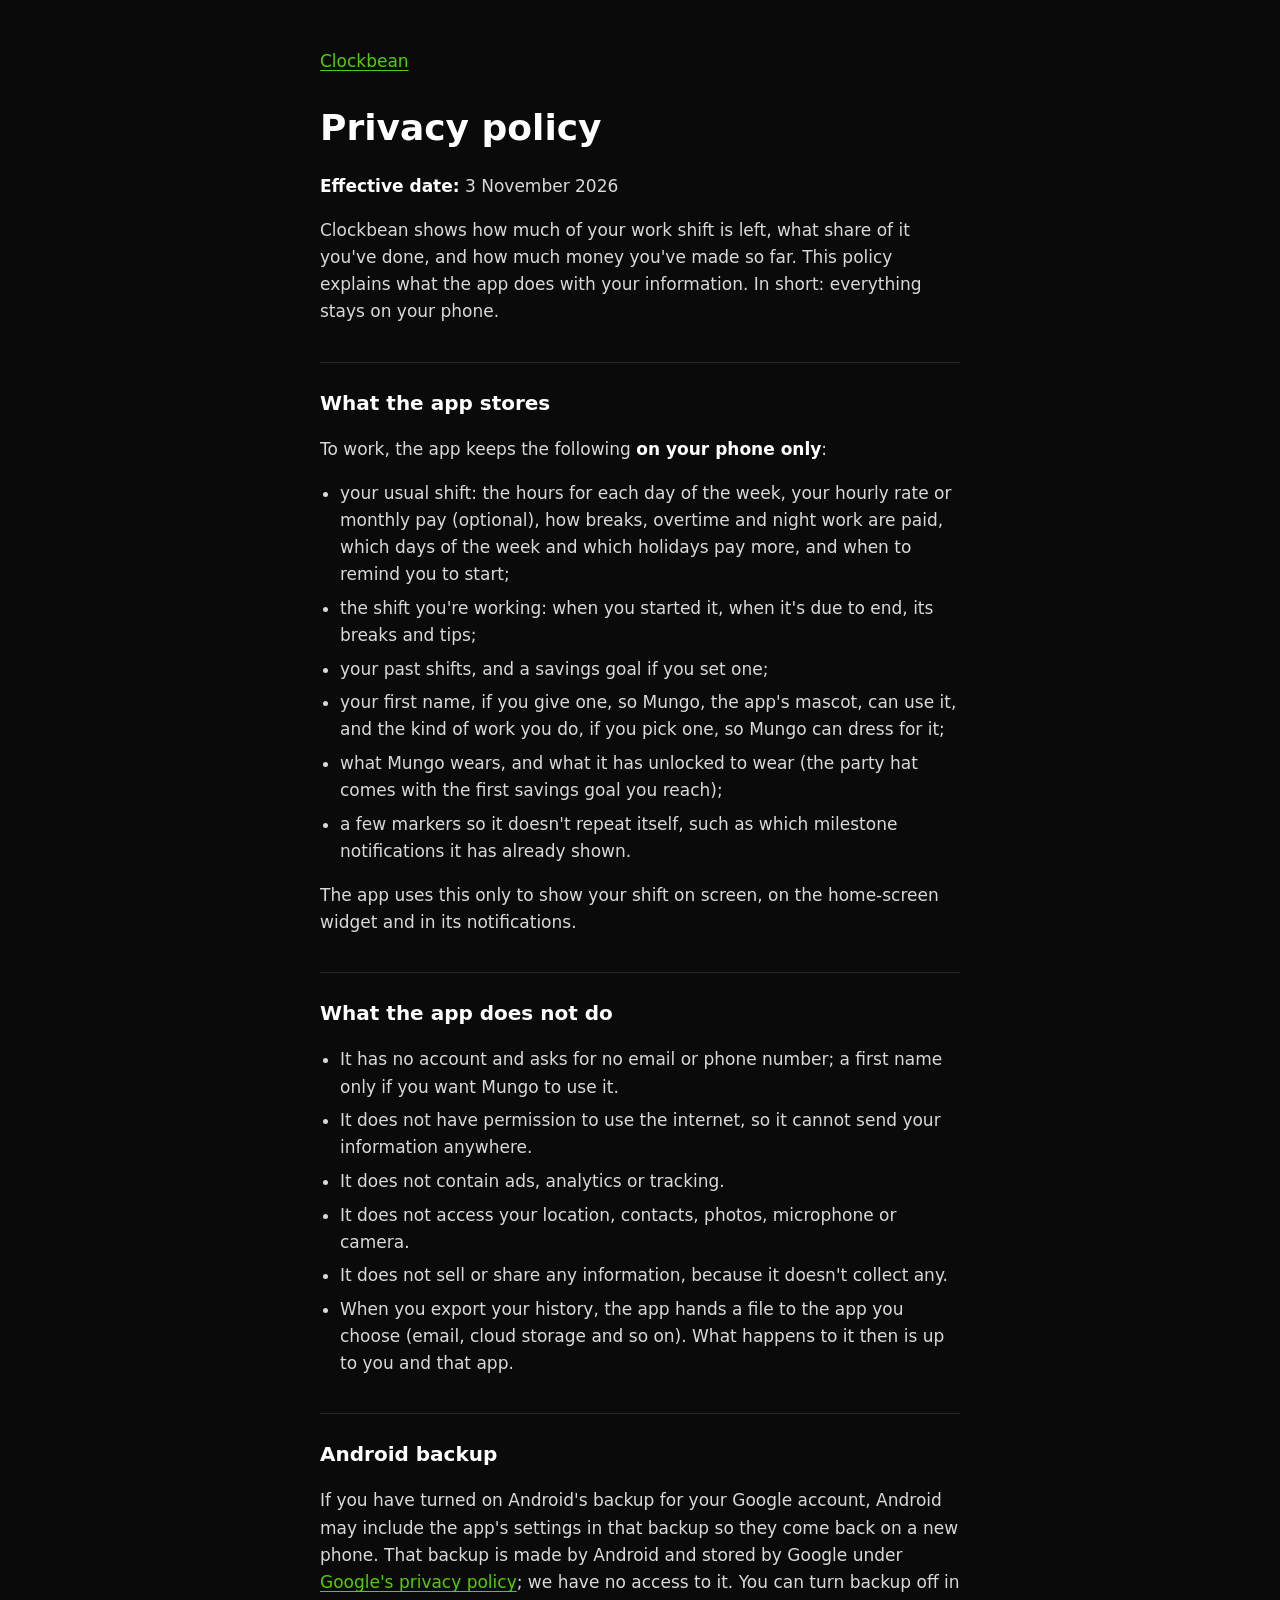
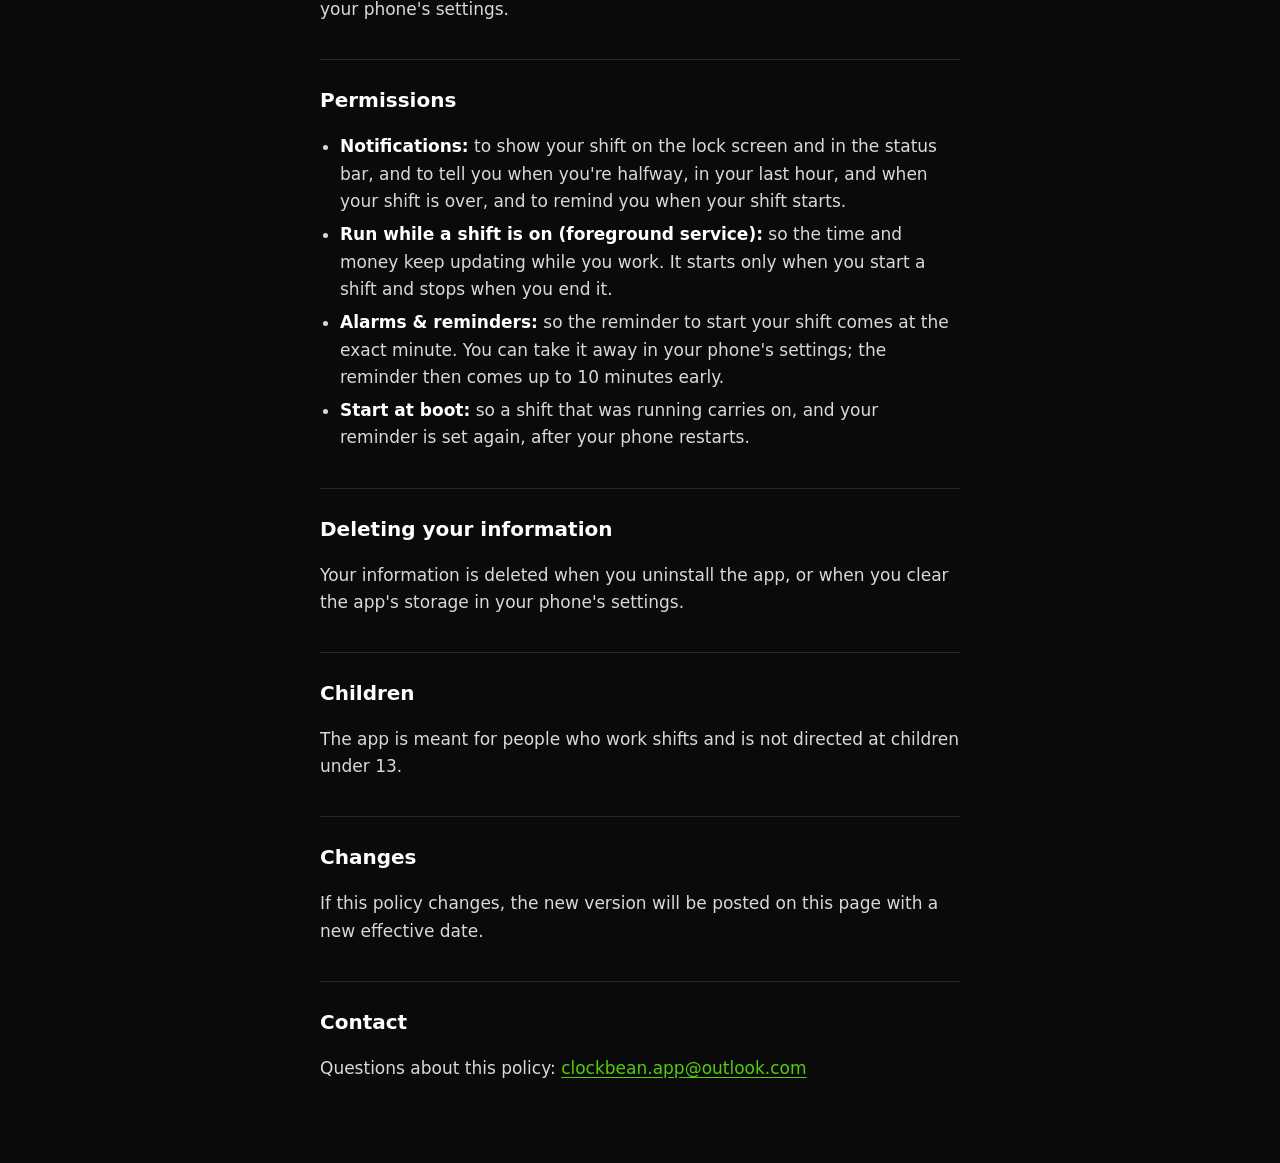
==== privacy/index.html @ 272e815d "Clockbean public pages: home and privacy policy Co-Authored-By: Claude Opus 5.5 <noreply@anthropic.c" ====
<!DOCTYPE html>
<html lang="en">
<head>
<meta charset="utf-8">
<meta name="viewport" content="width=device-width, initial-scale=1">
<title>Clockbean privacy policy</title>
<link rel="stylesheet" href="../style.css">
</head>
<body>
<main>
<p class="back"><a href="../">Clockbean</a></p>
<h1>Privacy policy</h1>
<p><strong>Effective date:</strong> 3 November 2026</p>
<p>Clockbean shows how much of your work shift is left, what share of it you've done, and how much money you've made so far. This policy explains what the app does with your information. In short: everything stays on your phone.</p>
<h2>What the app stores</h2>
<p>To work, the app keeps the following <strong>on your phone only</strong>:</p>
<ul>
  <li>your usual shift: the hours for each day of the week, your hourly rate or monthly pay (optional), how breaks, overtime and night work are paid, which days of the week and which holidays pay more, and when to remind you to start;</li>
  <li>the shift you're working: when you started it, when it's due to end, its breaks and tips;</li>
  <li>your past shifts, and a savings goal if you set one;</li>
  <li>your first name, if you give one, so Mungo, the app's mascot, can use it, and the kind of work you do, if you pick one, so Mungo can dress for it;</li>
  <li>what Mungo wears, and what it has unlocked to wear (the party hat comes with the first savings goal you reach);</li>
  <li>a few markers so it doesn't repeat itself, such as which milestone notifications it has already shown.</li>
</ul>
<p>The app uses this only to show your shift on screen, on the home-screen widget and in its notifications.</p>
<h2>What the app does not do</h2>
<ul>
  <li>It has no account and asks for no email or phone number; a first name only if you want Mungo to use it.</li>
  <li>It does not have permission to use the internet, so it cannot send your information anywhere.</li>
  <li>It does not contain ads, analytics or tracking.</li>
  <li>It does not access your location, contacts, photos, microphone or camera.</li>
  <li>It does not sell or share any information, because it doesn't collect any.</li>
  <li>When you export your history, the app hands a file to the app you choose (email, cloud storage and so on). What happens to it then is up to you and that app.</li>
</ul>
<h2>Android backup</h2>
<p>If you have turned on Android's backup for your Google account, Android may include the app's settings in that backup so they come back on a new phone. That backup is made by Android and stored by Google under <a href="https://policies.google.com/privacy">Google's privacy policy</a>; we have no access to it. You can turn backup off in your phone's settings.</p>
<h2>Permissions</h2>
<ul>
  <li><strong>Notifications:</strong> to show your shift on the lock screen and in the status bar, and to tell you when you're halfway, in your last hour, and when your shift is over, and to remind you when your shift starts.</li>
  <li><strong>Run while a shift is on (foreground service):</strong> so the time and money keep updating while you work. It starts only when you start a shift and stops when you end it.</li>
  <li><strong>Alarms &amp; reminders:</strong> so the reminder to start your shift comes at the exact minute. You can take it away in your phone's settings; the reminder then comes up to 10 minutes early.</li>
  <li><strong>Start at boot:</strong> so a shift that was running carries on, and your reminder is set again, after your phone restarts.</li>
</ul>
<h2>Deleting your information</h2>
<p>Your information is deleted when you uninstall the app, or when you clear the app's storage in your phone's settings.</p>
<h2>Children</h2>
<p>The app is meant for people who work shifts and is not directed at children under 13.</p>
<h2>Changes</h2>
<p>If this policy changes, the new version will be posted on this page with a new effective date.</p>
<h2>Contact</h2>
<p>Questions about this policy: <a href="mailto:clockbean.app@outlook.com">clockbean.app@outlook.com</a></p>
</main>
</body>
</html>
---- style.css ----
:root { color-scheme: dark; --bg: #0A0A0A; --text: #FFFFFF; --muted: #8C8C8C; --line: #262626; --green: #54CC0C; }
* { box-sizing: border-box; }
body { margin: 0; background: var(--bg); color: var(--text);
  font: 17px/1.6 system-ui, -apple-system, "Segoe UI", Roboto, sans-serif; }
main { max-width: 42rem; margin: 0 auto; padding: 3rem 1rem 4rem; }
h1 { font-size: 2.25rem; line-height: 1.15; margin: 0 0 1.5rem; }
h2 { font-size: 1.25rem; margin: 2.25rem 0 .5rem; padding-top: 1.5rem; border-top: 1px solid var(--line); }
p, li { color: #D9D9D9; }
ul { padding-left: 1.25rem; }
li { margin: .4rem 0; }
strong { color: var(--text); }
a { color: var(--green); text-underline-offset: .2em; }
a:focus-visible { outline: 2px solid var(--green); outline-offset: 3px; border-radius: 2px; }
.back { margin: 0 0 2rem; }
.lead { font-size: 1.2rem; color: var(--text); }
.muted { color: var(--muted); }
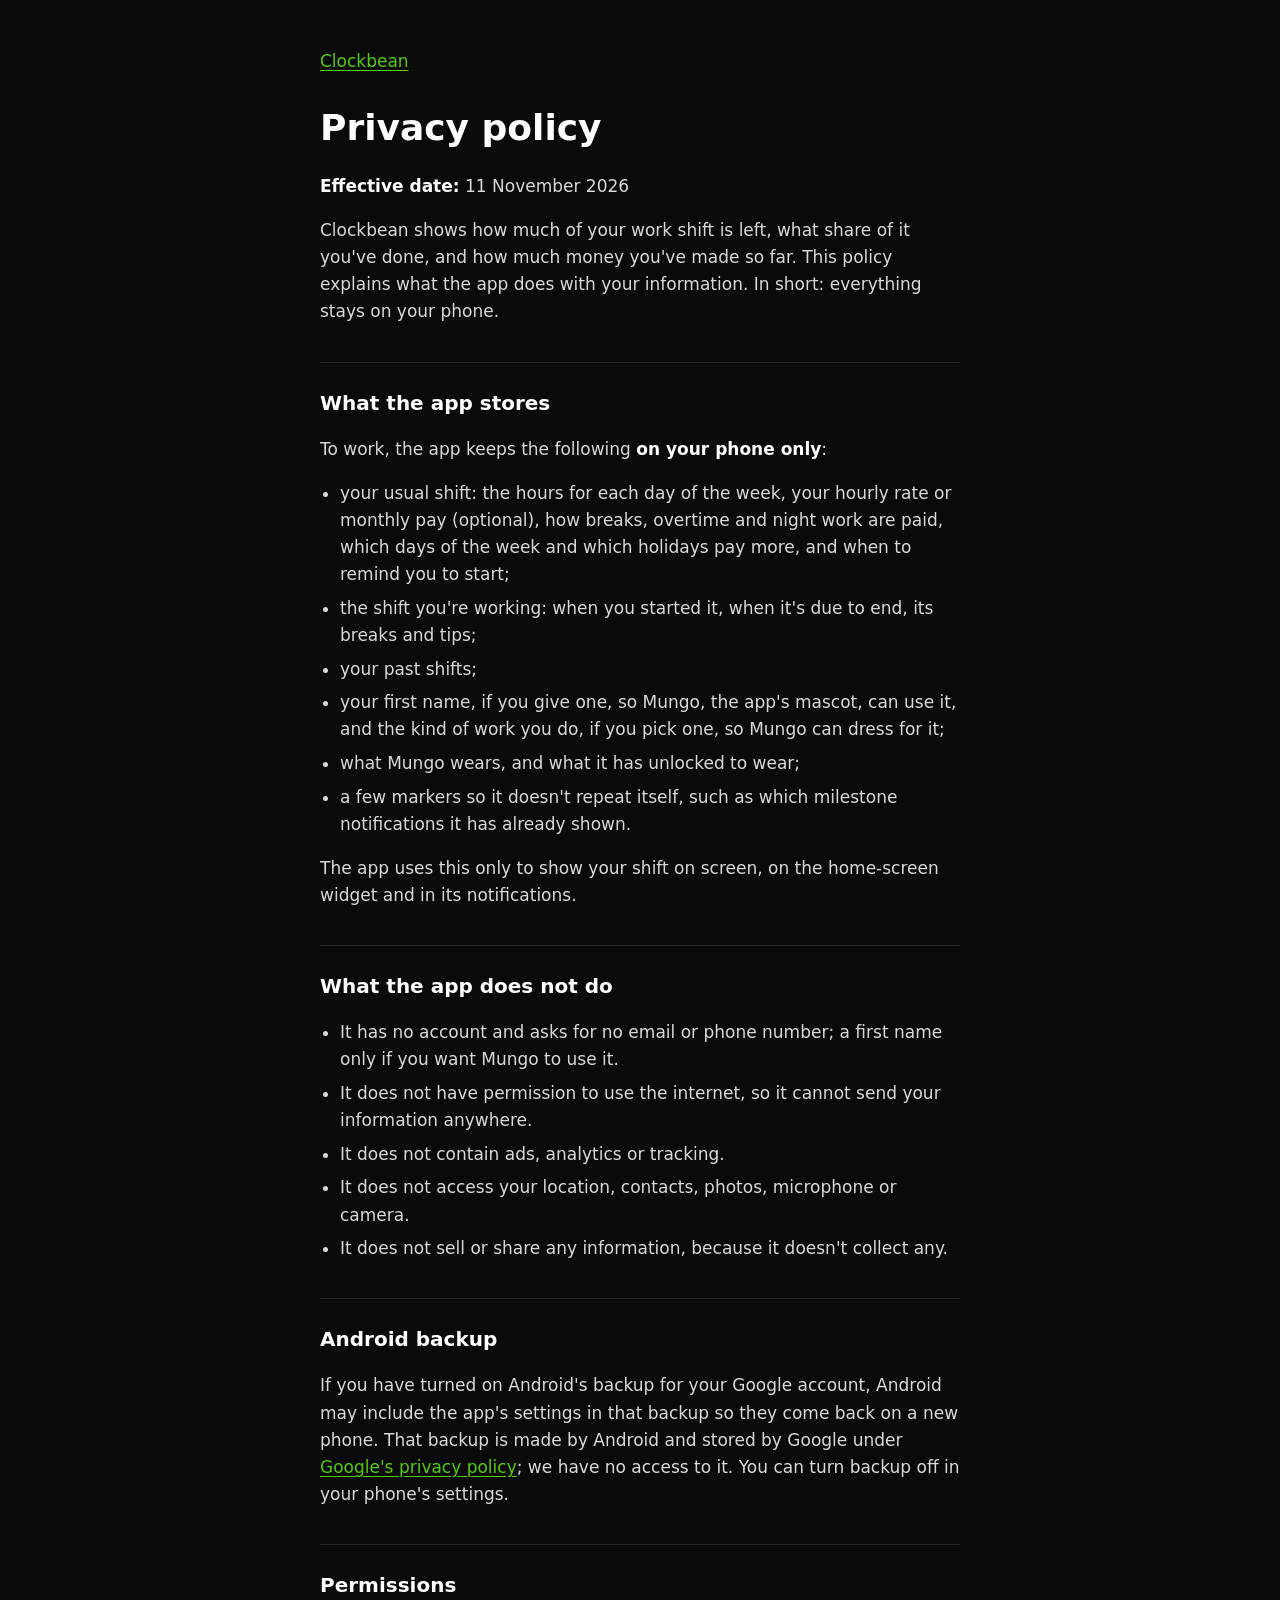
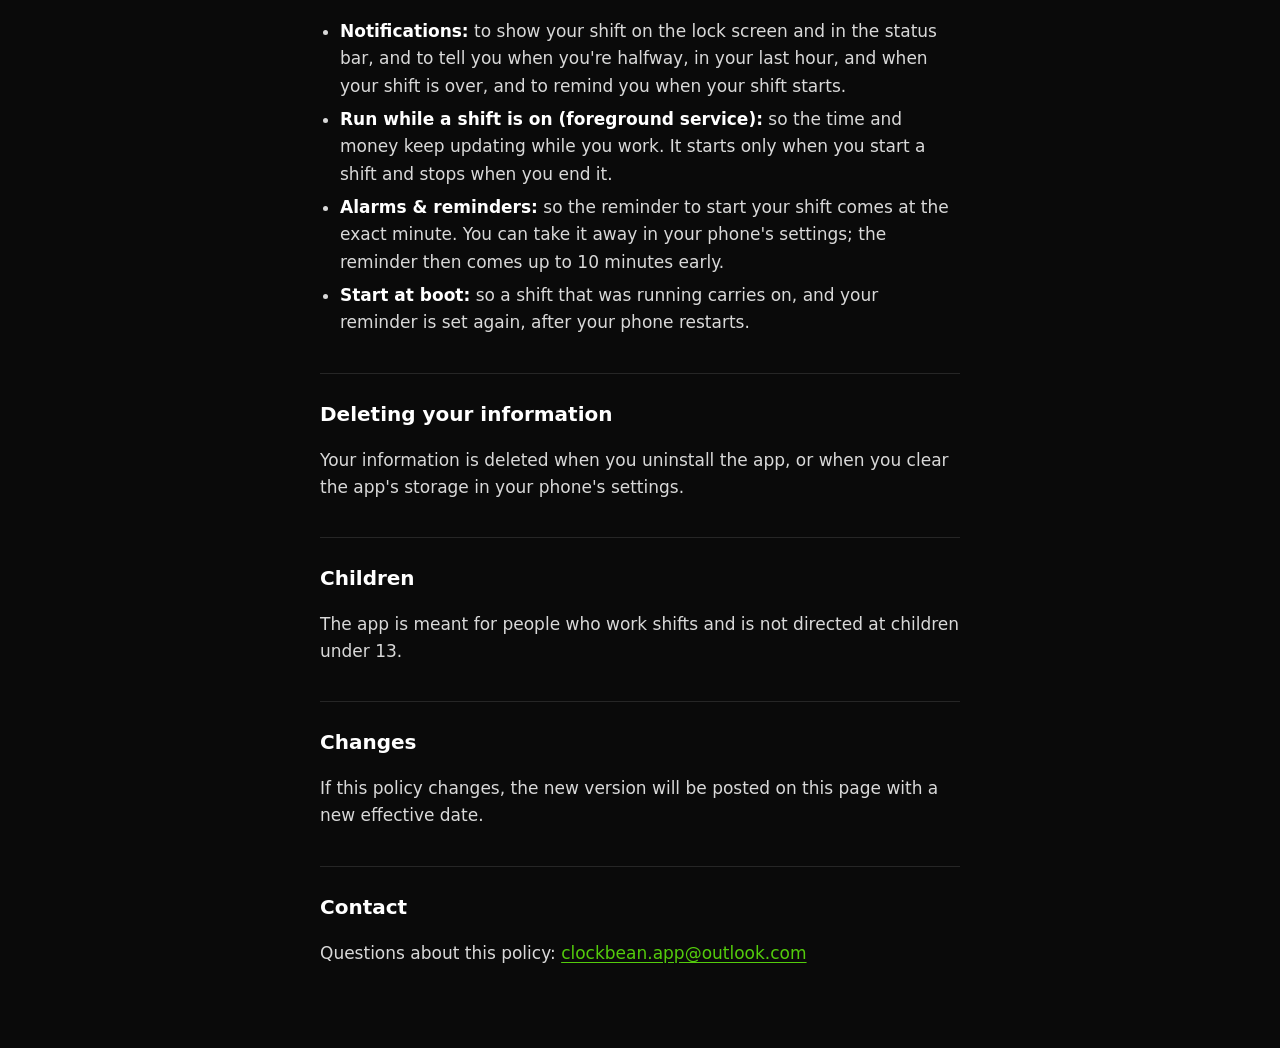
==== commit 9227c482: "Privacy policy: the free first release (no savings goal, export or party hat) Co-Authored-By: Claude" ====
--- a/privacy/index.html
+++ b/privacy/index.html
@@ -10,16 +10,16 @@
 <main>
 <p class="back"><a href="../">Clockbean</a></p>
 <h1>Privacy policy</h1>
-<p><strong>Effective date:</strong> 3 November 2026</p>
+<p><strong>Effective date:</strong> 11 November 2026</p>
 <p>Clockbean shows how much of your work shift is left, what share of it you've done, and how much money you've made so far. This policy explains what the app does with your information. In short: everything stays on your phone.</p>
 <h2>What the app stores</h2>
 <p>To work, the app keeps the following <strong>on your phone only</strong>:</p>
 <ul>
   <li>your usual shift: the hours for each day of the week, your hourly rate or monthly pay (optional), how breaks, overtime and night work are paid, which days of the week and which holidays pay more, and when to remind you to start;</li>
   <li>the shift you're working: when you started it, when it's due to end, its breaks and tips;</li>
-  <li>your past shifts, and a savings goal if you set one;</li>
+  <li>your past shifts;</li>
   <li>your first name, if you give one, so Mungo, the app's mascot, can use it, and the kind of work you do, if you pick one, so Mungo can dress for it;</li>
-  <li>what Mungo wears, and what it has unlocked to wear (the party hat comes with the first savings goal you reach);</li>
+  <li>what Mungo wears, and what it has unlocked to wear;</li>
   <li>a few markers so it doesn't repeat itself, such as which milestone notifications it has already shown.</li>
 </ul>
 <p>The app uses this only to show your shift on screen, on the home-screen widget and in its notifications.</p>
@@ -30,7 +30,6 @@
   <li>It does not contain ads, analytics or tracking.</li>
   <li>It does not access your location, contacts, photos, microphone or camera.</li>
   <li>It does not sell or share any information, because it doesn't collect any.</li>
-  <li>When you export your history, the app hands a file to the app you choose (email, cloud storage and so on). What happens to it then is up to you and that app.</li>
 </ul>
 <h2>Android backup</h2>
 <p>If you have turned on Android's backup for your Google account, Android may include the app's settings in that backup so they come back on a new phone. That backup is made by Android and stored by Google under <a href="https://policies.google.com/privacy">Google's privacy policy</a>; we have no access to it. You can turn backup off in your phone's settings.</p>
